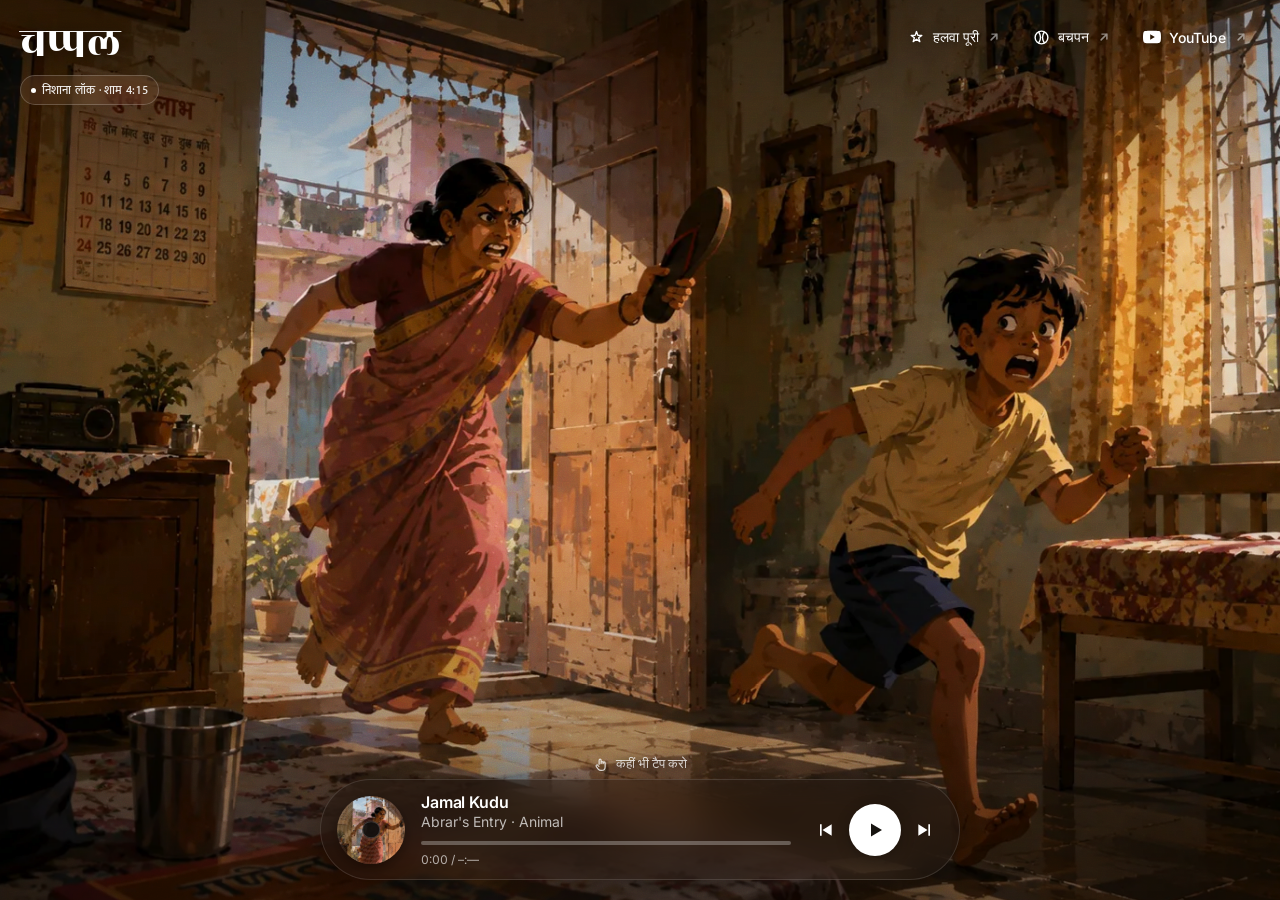
==== chappal-wtf/index.html @ 62d36623 "Three single-scene pages: कंजक, गली क्रिकेट, चप्पल Each page is one painted scene, a song that score" ====
<!DOCTYPE html>
<html lang="hi">
<head>
<meta charset="utf-8">
<meta name="viewport" content="width=device-width, initial-scale=1, viewport-fit=cover">
<title>चप्पल</title>
<meta name="description" content="Duniya ki pehli guided missile. Range unlimited.">
<meta name="application-name" content="चप्पल">
<meta name="theme-color" content="#160a0c">

<link rel="icon" href="favicon.svg" type="image/svg+xml">
<link rel="apple-touch-icon" href="apple-touch-icon.png">
<link rel="manifest" href="site.webmanifest">

<!-- DEPLOY: og:url and og:image must be absolute or no preview card renders
     on WhatsApp, Twitter or iMessage. Change https://chappal.wtf if the
     domain differs — it is the only hard-coded host on the page. -->
<link rel="canonical" href="https://chappal.wtf/">
<meta property="og:type" content="website">
<meta property="og:url" content="https://chappal.wtf/">
<meta property="og:site_name" content="चप्पल">
<meta property="og:locale" content="hi_IN">
<meta property="og:title" content="चप्पल">
<meta property="og:description" content="Duniya ki pehli guided missile. Range unlimited.">
<meta property="og:image" content="https://chappal.wtf/opengraph.jpg">
<meta property="og:image:type" content="image/jpeg">
<meta property="og:image:width" content="1200">
<meta property="og:image:height" content="630">
<meta name="twitter:card" content="summary_large_image">
<meta name="twitter:title" content="चप्पल">
<meta name="twitter:description" content="Duniya ki pehli guided missile. Range unlimited.">
<meta name="twitter:image" content="https://chappal.wtf/opengraph.jpg">

<link rel="preconnect" href="https://fonts.googleapis.com">
<link rel="preconnect" href="https://fonts.gstatic.com" crossorigin>
<link rel="preload" as="image" href="scene.webp" fetchpriority="high">
<link href="https://fonts.googleapis.com/css2?family=Inter:wght@400;500;600&family=Mukta:wght@500&family=Rozha+One&display=swap" rel="stylesheet">
<link rel="stylesheet" href="styles.css">
</head>
<body>

<div class="hero-bg" aria-hidden="true">
  <img class="bg-img" src="scene.webp" alt="" width="1537" height="1023" fetchpriority="high">
  <div class="scrim"></div>
</div>

<div class="grain" aria-hidden="true"></div>
<div class="fx" id="fx" aria-hidden="true"></div>

<header class="brand">
  <h1 class="brand-name">चप्पल</h1>
  <span class="badge"><span class="badge-dot" aria-hidden="true"></span>निशाना लॉक · शाम 4:15</span>
</header>

<div class="links">
  <a class="pill" href="../kanjak-wtf/" aria-label="हलवा पूरी">
    <svg width="17" height="17" viewBox="0 0 24 24" fill="none" stroke="white" stroke-width="1.9" stroke-linecap="round" stroke-linejoin="round" aria-hidden="true"><path d="M12 3.6 13.9 9h5.6l-4.5 3.4 1.7 5.4L12 14.5l-4.7 3.3 1.7-5.4L4.5 9h5.6z"/></svg>
    <span class="pill-label">हलवा पूरी</span>
    <span class="pill-arrow" aria-hidden="true"><svg width="14" height="14" viewBox="0 0 24 24" fill="none" stroke="white" stroke-width="2.5" stroke-linecap="round" stroke-linejoin="round"><path d="M5 12h14M13 6l6 6-6 6"/></svg></span>
  </a>
  <a class="pill" href="../gully-cricket-wtf/" aria-label="बचपन">
    <svg width="17" height="17" viewBox="0 0 24 24" fill="none" stroke="white" stroke-width="2" stroke-linecap="round" aria-hidden="true"><circle cx="12" cy="12" r="9"/><path d="M8.2 4.6c1.6 2.2 2.4 4.7 2.4 7.4s-.8 5.2-2.4 7.4M15.8 4.6c-1.6 2.2-2.4 4.7-2.4 7.4s.8 5.2 2.4 7.4"/></svg>
    <span class="pill-label">बचपन</span>
    <span class="pill-arrow" aria-hidden="true"><svg width="14" height="14" viewBox="0 0 24 24" fill="none" stroke="white" stroke-width="2.5" stroke-linecap="round" stroke-linejoin="round"><path d="M5 12h14M13 6l6 6-6 6"/></svg></span>
  </a>
  <a class="pill" id="yt-link" href="https://www.youtube.com/watch?v=PmdyY38g6Rg" target="_blank" rel="noopener noreferrer" aria-label="Open on YouTube">
    <svg width="18" height="18" viewBox="0 0 24 24" fill="white" aria-hidden="true"><path d="M23.5 6.2a3 3 0 0 0-2.1-2.1C19.5 3.6 12 3.6 12 3.6s-7.5 0-9.4.5A3 3 0 0 0 .5 6.2C0 8.1 0 12 0 12s0 3.9.5 5.8a3 3 0 0 0 2.1 2.1c1.9.5 9.4.5 9.4.5s7.5 0 9.4-.5a3 3 0 0 0 2.1-2.1c.5-1.9.5-5.8.5-5.8s0-3.9-.5-5.8ZM9.6 15.6V8.4l6.2 3.6-6.2 3.6Z"/></svg>
    <span class="pill-label">YouTube</span>
    <span class="pill-arrow" aria-hidden="true">
      <svg width="14" height="14" viewBox="0 0 24 24" fill="none" stroke="white" stroke-width="2.5" stroke-linecap="round" stroke-linejoin="round"><path d="M5 12h14M13 6l6 6-6 6"/></svg>
    </span>
  </a>
</div>

<p class="hint" id="hint" aria-hidden="true">
  <svg width="15" height="15" viewBox="0 0 24 24" fill="none" stroke="currentColor" stroke-width="1.9" stroke-linecap="round" stroke-linejoin="round" aria-hidden="true">
    <path d="M9 11.5V5a1.6 1.6 0 0 1 3.2 0v5.2m0-1.3a1.6 1.6 0 0 1 3.2 0v1.6m0-1a1.6 1.6 0 0 1 3.2 0V16a5.5 5.5 0 0 1-5.5 5.5h-1.2a5.6 5.6 0 0 1-4.4-2.2l-3-4a1.6 1.6 0 0 1 2.5-2l1.6 1.7"/>
  </svg>
  कहीं भी टैप करो
</p>

<section class="player" id="player-card" aria-label="Now playing">
  <div class="disc" id="disc">
    <img id="cover" src="cover-jamal.webp" alt="" width="320" height="320">
    <span class="disc-sheen" aria-hidden="true"></span>
    <span class="disc-hole" aria-hidden="true"></span>
  </div>

  <div class="meta">
    <div class="title" id="track-title">Jamal Kudu</div>
    <div class="artist" id="track-artist">Abrar's Entry · Animal</div>
    <input class="seek" id="seek" type="range" min="0" max="1000" value="0" step="1" aria-label="Seek" style="--progress: 0%;">
    <div class="time"><span id="elapsed">0:00</span> / <span id="duration">–:––</span></div>
  </div>

  <div class="controls">
    <button class="ctl" id="prev" type="button" aria-label="गली क्रिकेट">
      <svg width="20" height="20" viewBox="0 0 24 24" fill="currentColor" aria-hidden="true"><path d="M6 5h2v14H6zM20 5v14l-11-7z"/></svg>
    </button>
    <button class="ctl play" id="play" type="button" aria-label="Play">
      <svg class="i-play" width="24" height="24" viewBox="0 0 24 24" fill="currentColor" aria-hidden="true"><path d="M8 5.5v13l11-6.5z"/></svg>
      <svg class="i-pause" width="24" height="24" viewBox="0 0 24 24" fill="currentColor" aria-hidden="true"><path d="M7 5h3.5v14H7zM13.5 5H17v14h-3.5z"/></svg>
    </button>
    <button class="ctl" id="next" type="button" aria-label="कंजक">
      <svg width="20" height="20" viewBox="0 0 24 24" fill="currentColor" aria-hidden="true"><path d="M16 5h2v14h-2zM4 5l11 7-11 7z"/></svg>
    </button>
  </div>
</section>

<div class="yt-host" aria-hidden="true"><div id="yt-player"></div></div>

<script src="player.js" defer></script>
<script src="app.js" defer></script>
<script src="https://www.youtube.com/iframe_api" defer></script>
</body>
</html>
---- chappal-wtf/styles.css ----
*, *::before, *::after { box-sizing: border-box; }

:root {
  --edge: 20px;
  --shadow-text: 0 1px 6px rgba(0, 0, 0, 0.5);
}

html, body { margin: 0; padding: 0; height: 100%; }

/* Background lives on <html> only. A background on <body> would paint over
   .hero-bg, which sits at a negative z-index. */
html { background: #0b0b0b; }

body {
  font-family: Inter, -apple-system, BlinkMacSystemFont, "Segoe UI", sans-serif;
  color: #fff;
  overflow: hidden;
  -webkit-font-smoothing: antialiased;
}

/* ---------- background ---------- */

.hero-bg {
  position: fixed;
  inset: 0;
  z-index: -10;
  overflow: hidden;
}

/* One still, overscaled so the drift never exposes an edge. The two
   animations use separate CSS properties, so they compose instead of
   overwriting each other, and their durations are deliberately not multiples
   of one another — the combined pattern takes minutes to repeat and never
   reads as a metronome. */
.bg-img {
  position: absolute;
  inset: 0;
  width: 100%;
  height: 100%;
  object-fit: cover;
  object-position: 50% 50%;
  scale: 1.06;
  animation: drift 41s ease-in-out infinite alternate,
             sway 29s ease-in-out infinite alternate;
  will-change: translate, rotate;
}

@keyframes drift {
  from { translate: -0.8% 0.5%; }
  to   { translate: 0.8% -0.5%; }
}

@keyframes sway {
  from { rotate: -0.12deg; }
  to   { rotate: 0.12deg; }
}

/* Top and bottom only, to keep the fixed UI readable. The middle stays clear
   so the artwork reads on its own. */
.scrim {
  position: absolute;
  inset: 0;
  pointer-events: none;
  background: linear-gradient(to bottom,
    rgba(0,0,0,0.38) 0%,
    rgba(0,0,0,0) 26%,
    rgba(0,0,0,0) 58%,
    rgba(0,0,0,0.55) 100%);
}

/* ---------- film grain ---------- */

/* Above the artwork at -10, below the UI. Overlay blending lifts the flat
   painting without washing out the whites in the player. */
.grain {
  position: fixed;
  inset: 0;
  z-index: -5;
  pointer-events: none;
  opacity: 0.4;
  mix-blend-mode: overlay;
  background-image: url("data:image/svg+xml,%3Csvg xmlns='http://www.w3.org/2000/svg' width='200' height='200'%3E%3Cfilter id='n'%3E%3CfeTurbulence type='fractalNoise' baseFrequency='0.8' numOctaves='3' stitchTiles='stitch'/%3E%3C/filter%3E%3Crect width='200' height='200' filter='url(%23n)' opacity='0.5'/%3E%3C/svg%3E");
}

/* ---------- top bar ---------- */

/* Name and status sit in the corner like a shop sign, so nothing is ever
   parked over the face the scene is about. */
.brand {
  position: fixed;
  top: calc(var(--edge) + env(safe-area-inset-top));
  left: var(--edge);
  z-index: 20;
}

/* The wordmark carries the page the way "Deluxe Saloon" carries saloon.wtf:
   large, heavy and in the corner. Mukta is used rather than the serif because
   Devanagari needs real weight to hold at this size against the artwork. */
.brand-name {
  margin: 0;
  font-family: "Rozha One", Mukta, serif;
  font-weight: 400;
  font-size: 46px;
  line-height: 1.05;
  letter-spacing: 0;
  filter: drop-shadow(0 2px 10px rgba(0,0,0,0.6));
}

.badge {
  display: inline-flex;
  align-items: center;
  gap: 6px;
  margin-top: 7px;
  padding: 4px 10px;
  border: 1px solid rgba(255,255,255,0.2);
  border-radius: 999px;
  background: rgba(255,255,255,0.07);
  backdrop-filter: blur(10px) saturate(140%);
  -webkit-backdrop-filter: blur(10px) saturate(140%);
  font-family: Mukta, Inter, sans-serif;
  font-size: 12px;
  font-weight: 500;
  letter-spacing: 0.02em;
  color: rgba(255,255,255,0.9);
  font-variant-numeric: tabular-nums;
}

.badge-dot {
  width: 5px;
  height: 5px;
  border-radius: 999px;
  background: #fff;
  animation: ping 2.6s ease-in-out infinite;
}

@keyframes ping {
  0%, 100% { opacity: 1; }
  50%      { opacity: 0.3; }
}

.links {
  position: fixed;
  top: calc(var(--edge) + env(safe-area-inset-top));
  right: var(--edge);
  z-index: 20;
  display: flex;
  gap: 8px;
  filter: drop-shadow(var(--shadow-text));
}

.pill {
  display: inline-flex;
  align-items: center;
  gap: 8px;
  padding: 8px 12px;
  border-radius: 999px;
  color: #fff;
  font-size: 14px;
  font-weight: 500;
  text-decoration: none;
  transition: opacity 0.2s ease, transform 0.1s ease;
}

.pill:hover { opacity: 0.8; }
.pill:active { transform: scale(0.95); }
.pill-arrow { display: inline-flex; rotate: -45deg; opacity: 0.5; transition: opacity 0.2s ease; }
.pill:hover .pill-arrow { opacity: 0.9; }

/* ---------- player ---------- */

.player {
  position: fixed;
  left: 50%;
  bottom: calc(var(--edge) + env(safe-area-inset-bottom));
  transform: translateX(-50%);
  z-index: 20;
  display: flex;
  align-items: center;
  gap: 16px;
  width: min(640px, calc(100vw - var(--edge) * 2));
  padding: 12px 16px;
  border-radius: 999px;
  background: rgba(28, 24, 22, 0.44);
  backdrop-filter: blur(18px) saturate(140%);
  -webkit-backdrop-filter: blur(18px) saturate(140%);
  border: 1px solid rgba(255, 255, 255, 0.12);
  box-shadow: 0 12px 40px rgba(0, 0, 0, 0.35);
}

.disc {
  position: relative;
  flex: 0 0 auto;
  width: 68px;
  height: 68px;
  border-radius: 999px;
  overflow: hidden;
  box-shadow: 0 4px 16px rgba(0,0,0,0.45), inset 0 0 0 1px rgba(255,255,255,0.14);
  animation: spin 7s linear infinite;
  animation-play-state: paused;
}

.player.is-playing .disc { animation-play-state: running; }

.disc img { display: block; width: 100%; height: 100%; object-fit: cover; }

.disc-sheen {
  position: absolute;
  inset: 0;
  border-radius: 999px;
  background:
    repeating-radial-gradient(circle at 50% 50%, rgba(255,255,255,0.05) 0 2px, rgba(0,0,0,0.05) 2px 4px),
    linear-gradient(115deg, rgba(255,255,255,0.22) 0%, rgba(255,255,255,0) 38%, rgba(255,255,255,0) 62%, rgba(255,255,255,0.14) 100%);
  mix-blend-mode: screen;
  pointer-events: none;
}

.disc-hole {
  position: absolute;
  top: 50%;
  left: 50%;
  width: 26%;
  height: 26%;
  transform: translate(-50%, -50%);
  border-radius: 999px;
  background: rgba(18,16,15,0.92);
  box-shadow: inset 0 0 0 1px rgba(255,255,255,0.18), 0 0 0 3px rgba(255,255,255,0.06);
}

@keyframes spin { to { rotate: 360deg; } }

.meta { flex: 1 1 auto; min-width: 0; }

.title, .artist {
  overflow: hidden;
  text-overflow: ellipsis;
  white-space: nowrap;
}

.title { font-size: 16px; font-weight: 600; letter-spacing: -0.01em; }
.artist { margin-top: 1px; font-size: 14px; color: rgba(255,255,255,0.7); }

.seek {
  -webkit-appearance: none;
  appearance: none;
  display: block;
  width: 100%;
  height: 14px;
  margin: 6px 0 0;
  background: transparent;
  cursor: pointer;
}

.seek::-webkit-slider-runnable-track {
  height: 4px;
  border-radius: 999px;
  background: linear-gradient(to right, #fff var(--progress, 0%), rgba(255,255,255,0.28) var(--progress, 0%));
}

.seek::-moz-range-track {
  height: 4px;
  border-radius: 999px;
  background: linear-gradient(to right, #fff var(--progress, 0%), rgba(255,255,255,0.28) var(--progress, 0%));
}

/* The thumb only appears on hover, so the resting state is a clean hairline. */
.seek::-webkit-slider-thumb {
  -webkit-appearance: none;
  width: 12px;
  height: 12px;
  margin-top: -4px;
  border: 0;
  border-radius: 999px;
  background: #fff;
  opacity: 0;
  transition: opacity 0.15s ease;
}

.seek::-moz-range-thumb {
  width: 12px;
  height: 12px;
  border: 0;
  border-radius: 999px;
  background: #fff;
  opacity: 0;
  transition: opacity 0.15s ease;
}

.player:hover .seek::-webkit-slider-thumb,
.seek:focus-visible::-webkit-slider-thumb { opacity: 1; }
.player:hover .seek::-moz-range-thumb,
.seek:focus-visible::-moz-range-thumb { opacity: 1; }

.time {
  margin-top: 2px;
  font-size: 12px;
  color: rgba(255,255,255,0.65);
  font-variant-numeric: tabular-nums;
}

.controls { flex: 0 0 auto; display: flex; align-items: center; gap: 6px; }

.ctl {
  display: inline-flex;
  align-items: center;
  justify-content: center;
  width: 36px;
  height: 36px;
  padding: 0;
  border: 0;
  border-radius: 999px;
  background: transparent;
  color: #fff;
  cursor: pointer;
  transition: opacity 0.2s ease, transform 0.1s ease, background 0.2s ease;
}

.ctl:hover { background: rgba(255,255,255,0.12); }
.ctl:active { transform: scale(0.92); }

.ctl.play {
  width: 52px;
  height: 52px;
  background: #fff;
  color: #16130f;
  box-shadow: 0 4px 14px rgba(0,0,0,0.28);
}

.ctl.play:hover { background: #fff; opacity: 0.9; }

.ctl.play .i-pause { display: none; }
.player.is-playing .ctl.play .i-play { display: none; }
.player.is-playing .ctl.play .i-pause { display: block; }

:focus-visible { outline: 2px solid #fff; outline-offset: 3px; }

/* ---------- hidden youtube host ---------- */

.yt-host {
  position: fixed;
  width: 1px;
  height: 1px;
  bottom: 0;
  left: 0;
  opacity: 0;
  pointer-events: none;
  overflow: hidden;
}

@media (prefers-reduced-motion: reduce) {
  .disc, .bg-img, .badge-dot { animation: none !important; }
}

/* ---------- mobile ---------- */

@media (max-width: 767px) {
  :root { --edge: 16px; }

  .brand-name { font-size: 36px; }
  .pill { padding: 10px; }
  .pill-label, .pill-arrow { display: none; }

  .player { gap: 12px; padding: 10px 12px; }
  .disc { width: 60px; height: 60px; }
  .title { font-size: 15px; }
  .artist { font-size: 13px; }
  .ctl { width: 32px; height: 32px; }
  .ctl.play { width: 48px; height: 48px; }
  .seek::-webkit-slider-thumb { opacity: 1; }
  .seek::-moz-range-thumb { opacity: 1; }
}

@media (max-width: 400px) {
  .controls { gap: 2px; }
  .ctl { width: 30px; height: 30px; }
}

/* ---------- click effects ---------- */

.fx {
  position: fixed;
  inset: 0;
  z-index: 15;
  pointer-events: none;
  overflow: hidden;
}

/* Caption-sized, not meme-sized: it should read as a subtitle burned into the
   frame, so it stays small, tight and white rather than shouting. */
.fx-word {
  position: absolute;
  font-family: Mukta, Inter, sans-serif;
  font-size: clamp(16px, 1.8vw, 21px);
  font-weight: 800;
  letter-spacing: 0.02em;
  color: #fff;
  white-space: nowrap;
  text-shadow: 0 2px 14px rgba(0,0,0,0.75);
  animation: word-in 1.5s cubic-bezier(0.16, 1, 0.3, 1) forwards;
}

@keyframes word-in {
  0%   { opacity: 0; translate: 0 8px; }
  12%  { opacity: 1; translate: 0 0; }
  70%  { opacity: 1; }
  100% { opacity: 0; translate: 0 -14px; }
}

/* It always flies across the frame, never away from you. That is the joke. */
.fx-chappal {
  position: absolute;
  width: 34px;
  height: auto;
  filter: drop-shadow(0 6px 14px rgba(0,0,0,0.55));
  animation: fling 0.85s cubic-bezier(0.22, 0.9, 0.3, 1) forwards;
}

@keyframes fling {
  0%   { translate: 0 0; rotate: 0deg; scale: 0.7; opacity: 0; }
  10%  { opacity: 1; }
  75%  { opacity: 1; }
  100% { translate: var(--dx, 50vw) var(--dy, -25vh); rotate: var(--spin, 720deg); scale: 1.1; opacity: 0; }
}

/* Camera flinch, not an earthquake — the scene moves, the UI does not. */
body.is-jolted .hero-bg { animation: jolt 0.4s cubic-bezier(0.36, 0.07, 0.19, 0.97); }

@keyframes jolt {
  0%, 100% { translate: 0 0; }
  20%      { translate: -5px 3px; }
  45%      { translate: 4px -3px; }
  70%      { translate: -2px 1px; }
}

@media (prefers-reduced-motion: reduce) {
  body.is-jolted .hero-bg { animation: none; }
}

/* ---------- this page's wordmark and hint ---------- */


/* Nothing else announces that the scene is interactive, so this does — then
   gets out of the way for good the moment it has been understood. */
.hint {
  position: fixed;
  left: 50%;
  bottom: calc(var(--edge) + 108px + env(safe-area-inset-bottom));
  translate: -50% 0;
  z-index: 20;
  display: inline-flex;
  align-items: center;
  gap: 7px;
  margin: 0;
  white-space: nowrap;
  font-size: 12.5px;
  font-weight: 500;
  color: rgba(255,255,255,0.82);
  text-shadow: 0 1px 8px rgba(0,0,0,0.7);
  pointer-events: none;
  opacity: 0;
  animation: hint-in 0.7s ease-out 1.4s forwards;
}

.hint svg { animation: hint-tap 2.6s ease-in-out 2.1s infinite; }

@keyframes hint-in {
  to { opacity: 1; }
}

/* A small press, not a bounce. */
@keyframes hint-tap {
  0%, 62%, 100% { translate: 0 0; }
  70%           { translate: 0 3px; }
  78%           { translate: 0 0; }
}

.hint.is-gone {
  opacity: 0;
  animation: none;
  transition: opacity 0.45s ease;
}

@media (max-width: 767px) {
  .hint { bottom: calc(var(--edge) + 96px + env(safe-area-inset-bottom)); }
}

@media (prefers-reduced-motion: reduce) {
  .hint { animation: none; opacity: 1; }
  .hint svg { animation: none; }
}
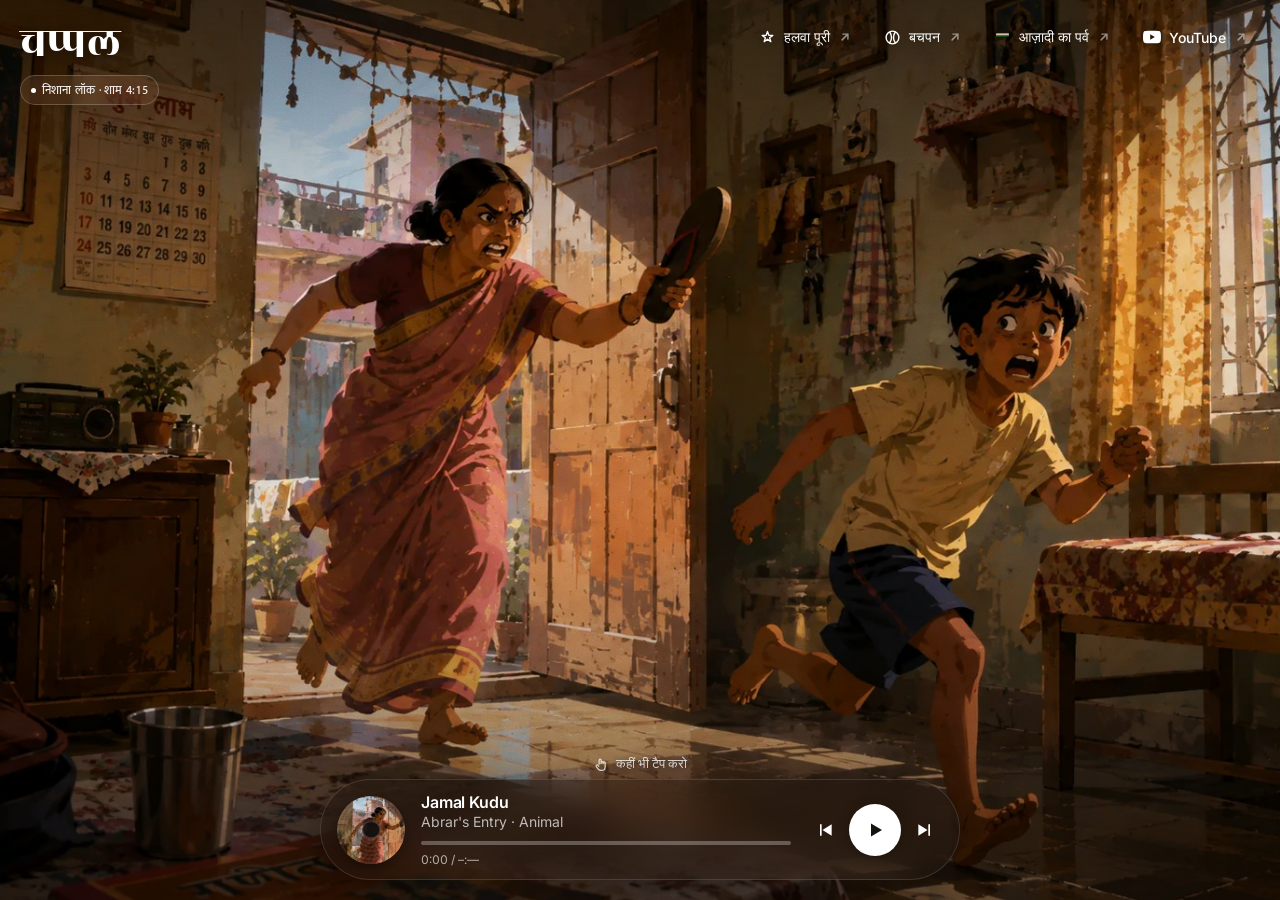
==== commit 2962f3fc: "Fourth single-scene page: स्वतंत्रता दिवस 15 August in the gali — the tiranga up, laddoos going roun" ====
--- a/chappal-wtf/index.html
+++ b/chappal-wtf/index.html
@@ -1,116 +1,295 @@
-<!DOCTYPE html>
+<!doctype html>
 <html lang="hi">
-<head>
-<meta charset="utf-8">
-<meta name="viewport" content="width=device-width, initial-scale=1, viewport-fit=cover">
-<title>चप्पल</title>
-<meta name="description" content="Duniya ki pehli guided missile. Range unlimited.">
-<meta name="application-name" content="चप्पल">
-<meta name="theme-color" content="#160a0c">
-
-<link rel="icon" href="favicon.svg" type="image/svg+xml">
-<link rel="apple-touch-icon" href="apple-touch-icon.png">
-<link rel="manifest" href="site.webmanifest">
-
-<!-- DEPLOY: og:url and og:image must be absolute or no preview card renders
-     on WhatsApp, Twitter or iMessage. Change https://chappal.wtf if the
-     domain differs — it is the only hard-coded host on the page. -->
-<link rel="canonical" href="https://chappal.wtf/">
-<meta property="og:type" content="website">
-<meta property="og:url" content="https://chappal.wtf/">
-<meta property="og:site_name" content="चप्पल">
-<meta property="og:locale" content="hi_IN">
-<meta property="og:title" content="चप्पल">
-<meta property="og:description" content="Duniya ki pehli guided missile. Range unlimited.">
-<meta property="og:image" content="https://chappal.wtf/opengraph.jpg">
-<meta property="og:image:type" content="image/jpeg">
-<meta property="og:image:width" content="1200">
-<meta property="og:image:height" content="630">
-<meta name="twitter:card" content="summary_large_image">
-<meta name="twitter:title" content="चप्पल">
-<meta name="twitter:description" content="Duniya ki pehli guided missile. Range unlimited.">
-<meta name="twitter:image" content="https://chappal.wtf/opengraph.jpg">
-
-<link rel="preconnect" href="https://fonts.googleapis.com">
-<link rel="preconnect" href="https://fonts.gstatic.com" crossorigin>
-<link rel="preload" as="image" href="scene.webp" fetchpriority="high">
-<link href="https://fonts.googleapis.com/css2?family=Inter:wght@400;500;600&family=Mukta:wght@500&family=Rozha+One&display=swap" rel="stylesheet">
-<link rel="stylesheet" href="styles.css">
-</head>
-<body>
-
-<div class="hero-bg" aria-hidden="true">
-  <img class="bg-img" src="scene.webp" alt="" width="1537" height="1023" fetchpriority="high">
-  <div class="scrim"></div>
-</div>
-
-<div class="grain" aria-hidden="true"></div>
-<div class="fx" id="fx" aria-hidden="true"></div>
-
-<header class="brand">
-  <h1 class="brand-name">चप्पल</h1>
-  <span class="badge"><span class="badge-dot" aria-hidden="true"></span>निशाना लॉक · शाम 4:15</span>
-</header>
-
-<div class="links">
-  <a class="pill" href="../kanjak-wtf/" aria-label="हलवा पूरी">
-    <svg width="17" height="17" viewBox="0 0 24 24" fill="none" stroke="white" stroke-width="1.9" stroke-linecap="round" stroke-linejoin="round" aria-hidden="true"><path d="M12 3.6 13.9 9h5.6l-4.5 3.4 1.7 5.4L12 14.5l-4.7 3.3 1.7-5.4L4.5 9h5.6z"/></svg>
-    <span class="pill-label">हलवा पूरी</span>
-    <span class="pill-arrow" aria-hidden="true"><svg width="14" height="14" viewBox="0 0 24 24" fill="none" stroke="white" stroke-width="2.5" stroke-linecap="round" stroke-linejoin="round"><path d="M5 12h14M13 6l6 6-6 6"/></svg></span>
-  </a>
-  <a class="pill" href="../gully-cricket-wtf/" aria-label="बचपन">
-    <svg width="17" height="17" viewBox="0 0 24 24" fill="none" stroke="white" stroke-width="2" stroke-linecap="round" aria-hidden="true"><circle cx="12" cy="12" r="9"/><path d="M8.2 4.6c1.6 2.2 2.4 4.7 2.4 7.4s-.8 5.2-2.4 7.4M15.8 4.6c-1.6 2.2-2.4 4.7-2.4 7.4s.8 5.2 2.4 7.4"/></svg>
-    <span class="pill-label">बचपन</span>
-    <span class="pill-arrow" aria-hidden="true"><svg width="14" height="14" viewBox="0 0 24 24" fill="none" stroke="white" stroke-width="2.5" stroke-linecap="round" stroke-linejoin="round"><path d="M5 12h14M13 6l6 6-6 6"/></svg></span>
-  </a>
-  <a class="pill" id="yt-link" href="https://www.youtube.com/watch?v=PmdyY38g6Rg" target="_blank" rel="noopener noreferrer" aria-label="Open on YouTube">
-    <svg width="18" height="18" viewBox="0 0 24 24" fill="white" aria-hidden="true"><path d="M23.5 6.2a3 3 0 0 0-2.1-2.1C19.5 3.6 12 3.6 12 3.6s-7.5 0-9.4.5A3 3 0 0 0 .5 6.2C0 8.1 0 12 0 12s0 3.9.5 5.8a3 3 0 0 0 2.1 2.1c1.9.5 9.4.5 9.4.5s7.5 0 9.4-.5a3 3 0 0 0 2.1-2.1c.5-1.9.5-5.8.5-5.8s0-3.9-.5-5.8ZM9.6 15.6V8.4l6.2 3.6-6.2 3.6Z"/></svg>
-    <span class="pill-label">YouTube</span>
-    <span class="pill-arrow" aria-hidden="true">
-      <svg width="14" height="14" viewBox="0 0 24 24" fill="none" stroke="white" stroke-width="2.5" stroke-linecap="round" stroke-linejoin="round"><path d="M5 12h14M13 6l6 6-6 6"/></svg>
-    </span>
-  </a>
-</div>
-
-<p class="hint" id="hint" aria-hidden="true">
-  <svg width="15" height="15" viewBox="0 0 24 24" fill="none" stroke="currentColor" stroke-width="1.9" stroke-linecap="round" stroke-linejoin="round" aria-hidden="true">
-    <path d="M9 11.5V5a1.6 1.6 0 0 1 3.2 0v5.2m0-1.3a1.6 1.6 0 0 1 3.2 0v1.6m0-1a1.6 1.6 0 0 1 3.2 0V16a5.5 5.5 0 0 1-5.5 5.5h-1.2a5.6 5.6 0 0 1-4.4-2.2l-3-4a1.6 1.6 0 0 1 2.5-2l1.6 1.7"/>
-  </svg>
-  कहीं भी टैप करो
-</p>
-
-<section class="player" id="player-card" aria-label="Now playing">
-  <div class="disc" id="disc">
-    <img id="cover" src="cover-jamal.webp" alt="" width="320" height="320">
-    <span class="disc-sheen" aria-hidden="true"></span>
-    <span class="disc-hole" aria-hidden="true"></span>
-  </div>
-
-  <div class="meta">
-    <div class="title" id="track-title">Jamal Kudu</div>
-    <div class="artist" id="track-artist">Abrar's Entry · Animal</div>
-    <input class="seek" id="seek" type="range" min="0" max="1000" value="0" step="1" aria-label="Seek" style="--progress: 0%;">
-    <div class="time"><span id="elapsed">0:00</span> / <span id="duration">–:––</span></div>
-  </div>
-
-  <div class="controls">
-    <button class="ctl" id="prev" type="button" aria-label="गली क्रिकेट">
-      <svg width="20" height="20" viewBox="0 0 24 24" fill="currentColor" aria-hidden="true"><path d="M6 5h2v14H6zM20 5v14l-11-7z"/></svg>
-    </button>
-    <button class="ctl play" id="play" type="button" aria-label="Play">
-      <svg class="i-play" width="24" height="24" viewBox="0 0 24 24" fill="currentColor" aria-hidden="true"><path d="M8 5.5v13l11-6.5z"/></svg>
-      <svg class="i-pause" width="24" height="24" viewBox="0 0 24 24" fill="currentColor" aria-hidden="true"><path d="M7 5h3.5v14H7zM13.5 5H17v14h-3.5z"/></svg>
-    </button>
-    <button class="ctl" id="next" type="button" aria-label="कंजक">
-      <svg width="20" height="20" viewBox="0 0 24 24" fill="currentColor" aria-hidden="true"><path d="M16 5h2v14h-2zM4 5l11 7-11 7z"/></svg>
-    </button>
-  </div>
-</section>
-
-<div class="yt-host" aria-hidden="true"><div id="yt-player"></div></div>
-
-<script src="player.js" defer></script>
-<script src="app.js" defer></script>
-<script src="https://www.youtube.com/iframe_api" defer></script>
-</body>
+  <head>
+    <meta charset="utf-8" />
+    <meta
+      name="viewport"
+      content="width=device-width, initial-scale=1, viewport-fit=cover"
+    />
+    <title>चप्पल</title>
+    <meta
+      name="description"
+      content="Duniya ki pehli guided missile. Range unlimited."
+    />
+    <meta name="application-name" content="चप्पल" />
+    <meta name="theme-color" content="#160a0c" />
+
+    <link rel="icon" href="favicon.svg" type="image/svg+xml" />
+    <link rel="apple-touch-icon" href="apple-touch-icon.png" />
+    <link rel="manifest" href="site.webmanifest" />
+
+    <!-- DEPLOY: og:url and og:image must be absolute or no preview card renders
+     on WhatsApp, Twitter or iMessage. Change https://chappal-wtf.vercel.app if the
+     domain changes — it is the only hard-coded host on the page. -->
+    <link rel="canonical" href="https://chappal-wtf.vercel.app" />
+    <meta property="og:type" content="website" />
+    <meta property="og:url" content="https://chappal-wtf.vercel.app/" />
+    <meta property="og:site_name" content="चप्पल" />
+    <meta property="og:locale" content="hi_IN" />
+    <meta property="og:title" content="चप्पल" />
+    <meta
+      property="og:description"
+      content="Duniya ki pehli guided missile. Range unlimited."
+    />
+    <meta
+      property="og:image"
+      content="https://chappal-wtf.vercel.app/opengraph.jpg"
+    />
+    <meta property="og:image:type" content="image/jpeg" />
+    <meta property="og:image:width" content="1200" />
+    <meta property="og:image:height" content="630" />
+    <meta name="twitter:card" content="summary_large_image" />
+    <meta name="twitter:title" content="चप्पल" />
+    <meta
+      name="twitter:description"
+      content="Duniya ki pehli guided missile. Range unlimited."
+    />
+    <meta
+      name="twitter:image"
+      content="https://chappal-wtf.vercel.app/opengraph.jpg"
+    />
+
+    <link rel="preconnect" href="https://fonts.googleapis.com" />
+    <link rel="preconnect" href="https://fonts.gstatic.com" crossorigin />
+    <link rel="preload" as="image" href="scene.webp" fetchpriority="high" />
+    <link
+      href="https://fonts.googleapis.com/css2?family=Inter:wght@400;500;600&family=Mukta:wght@500&family=Rozha+One&display=swap"
+      rel="stylesheet"
+    />
+    <link rel="stylesheet" href="styles.css" />
+  </head>
+  <body>
+    <div class="hero-bg" aria-hidden="true">
+      <img
+        class="bg-img"
+        src="scene.webp"
+        alt=""
+        width="1537"
+        height="1023"
+        fetchpriority="high"
+      />
+      <div class="scrim"></div>
+    </div>
+
+    <div class="grain" aria-hidden="true"></div>
+    <div class="fx" id="fx" aria-hidden="true"></div>
+
+    <header class="brand">
+      <h1 class="brand-name">चप्पल</h1>
+      <span class="badge"
+        ><span class="badge-dot" aria-hidden="true"></span>निशाना लॉक · शाम
+        4:15</span
+      >
+    </header>
+
+    <div class="links">
+      <a class="pill" href="https://kanjak.vercel.app/" aria-label="हलवा पूरी">
+        <svg
+          width="17"
+          height="17"
+          viewBox="0 0 24 24"
+          fill="none"
+          stroke="white"
+          stroke-width="1.9"
+          stroke-linecap="round"
+          stroke-linejoin="round"
+          aria-hidden="true"
+        >
+          <path
+            d="M12 3.6 13.9 9h5.6l-4.5 3.4 1.7 5.4L12 14.5l-4.7 3.3 1.7-5.4L4.5 9h5.6z"
+          />
+        </svg>
+        <span class="pill-label">हलवा पूरी</span>
+        <span class="pill-arrow" aria-hidden="true"
+          ><svg
+            width="14"
+            height="14"
+            viewBox="0 0 24 24"
+            fill="none"
+            stroke="white"
+            stroke-width="2.5"
+            stroke-linecap="round"
+            stroke-linejoin="round"
+          >
+            <path d="M5 12h14M13 6l6 6-6 6" /></svg
+        ></span>
+      </a>
+      <a class="pill" href="https://gullycricket-wtf.vercel.app/" aria-label="बचपन">
+        <svg
+          width="17"
+          height="17"
+          viewBox="0 0 24 24"
+          fill="none"
+          stroke="white"
+          stroke-width="2"
+          stroke-linecap="round"
+          aria-hidden="true"
+        >
+          <circle cx="12" cy="12" r="9" />
+          <path
+            d="M8.2 4.6c1.6 2.2 2.4 4.7 2.4 7.4s-.8 5.2-2.4 7.4M15.8 4.6c-1.6 2.2-2.4 4.7-2.4 7.4s.8 5.2 2.4 7.4"
+          />
+        </svg>
+        <span class="pill-label">बचपन</span>
+        <span class="pill-arrow" aria-hidden="true"
+          ><svg
+            width="14"
+            height="14"
+            viewBox="0 0 24 24"
+            fill="none"
+            stroke="white"
+            stroke-width="2.5"
+            stroke-linecap="round"
+            stroke-linejoin="round"
+          >
+            <path d="M5 12h14M13 6l6 6-6 6" /></svg
+        ></span>
+      </a>
+      <a class="pill" href="https://swatantratadiwas.vercel.app/" aria-label="आज़ादी का पर्व">
+        <svg width="17" height="17" viewBox="0 0 64 64" xmlns="http://www.w3.org/2000/svg" aria-hidden="true"><rect x="8" y="16" width="48" height="4" fill="#FF9933"/><rect x="8" y="20" width="48" height="4" fill="#FFFFFF"/><rect x="8" y="24" width="48" height="4" fill="#138808"/></svg>
+        <span class="pill-label">आज़ादी का पर्व</span>
+        <span class="pill-arrow" aria-hidden="true"><svg width="14" height="14" viewBox="0 0 24 24" fill="none" stroke="white" stroke-width="2.5" stroke-linecap="round" stroke-linejoin="round"><path d="M5 12h14M13 6l6 6-6 6"/></svg></span>
+      </a>
+      <a
+        class="pill"
+        id="yt-link"
+        href="https://www.youtube.com/watch?v=PmdyY38g6Rg"
+        target="_blank"
+        rel="noopener noreferrer"
+        aria-label="Open on YouTube"
+      >
+        <svg
+          width="18"
+          height="18"
+          viewBox="0 0 24 24"
+          fill="white"
+          aria-hidden="true"
+        >
+          <path
+            d="M23.5 6.2a3 3 0 0 0-2.1-2.1C19.5 3.6 12 3.6 12 3.6s-7.5 0-9.4.5A3 3 0 0 0 .5 6.2C0 8.1 0 12 0 12s0 3.9.5 5.8a3 3 0 0 0 2.1 2.1c1.9.5 9.4.5 9.4.5s7.5 0 9.4-.5a3 3 0 0 0 2.1-2.1c.5-1.9.5-5.8.5-5.8s0-3.9-.5-5.8ZM9.6 15.6V8.4l6.2 3.6-6.2 3.6Z"
+          />
+        </svg>
+        <span class="pill-label">YouTube</span>
+        <span class="pill-arrow" aria-hidden="true">
+          <svg
+            width="14"
+            height="14"
+            viewBox="0 0 24 24"
+            fill="none"
+            stroke="white"
+            stroke-width="2.5"
+            stroke-linecap="round"
+            stroke-linejoin="round"
+          >
+            <path d="M5 12h14M13 6l6 6-6 6" />
+          </svg>
+        </span>
+      </a>
+    </div>
+
+    <p class="hint" id="hint" aria-hidden="true">
+      <svg
+        width="15"
+        height="15"
+        viewBox="0 0 24 24"
+        fill="none"
+        stroke="currentColor"
+        stroke-width="1.9"
+        stroke-linecap="round"
+        stroke-linejoin="round"
+        aria-hidden="true"
+      >
+        <path
+          d="M9 11.5V5a1.6 1.6 0 0 1 3.2 0v5.2m0-1.3a1.6 1.6 0 0 1 3.2 0v1.6m0-1a1.6 1.6 0 0 1 3.2 0V16a5.5 5.5 0 0 1-5.5 5.5h-1.2a5.6 5.6 0 0 1-4.4-2.2l-3-4a1.6 1.6 0 0 1 2.5-2l1.6 1.7"
+        />
+      </svg>
+      कहीं भी टैप करो
+    </p>
+
+    <section class="player" id="player-card" aria-label="Now playing">
+      <div class="disc" id="disc">
+        <img
+          id="cover"
+          src="cover-jamal.webp"
+          alt=""
+          width="320"
+          height="320"
+        />
+        <span class="disc-sheen" aria-hidden="true"></span>
+        <span class="disc-hole" aria-hidden="true"></span>
+      </div>
+
+      <div class="meta">
+        <div class="title" id="track-title">Jamal Kudu</div>
+        <div class="artist" id="track-artist">Abrar's Entry · Animal</div>
+        <input
+          class="seek"
+          id="seek"
+          type="range"
+          min="0"
+          max="1000"
+          value="0"
+          step="1"
+          aria-label="Seek"
+          style="--progress: 0%"
+        />
+        <div class="time">
+          <span id="elapsed">0:00</span> / <span id="duration">–:––</span>
+        </div>
+      </div>
+
+      <div class="controls">
+        <button class="ctl" id="prev" type="button" aria-label="गली क्रिकेट">
+          <svg
+            width="20"
+            height="20"
+            viewBox="0 0 24 24"
+            fill="currentColor"
+            aria-hidden="true"
+          >
+            <path d="M6 5h2v14H6zM20 5v14l-11-7z" />
+          </svg>
+        </button>
+        <button class="ctl play" id="play" type="button" aria-label="Play">
+          <svg
+            class="i-play"
+            width="24"
+            height="24"
+            viewBox="0 0 24 24"
+            fill="currentColor"
+            aria-hidden="true"
+          >
+            <path d="M8 5.5v13l11-6.5z" />
+          </svg>
+          <svg
+            class="i-pause"
+            width="24"
+            height="24"
+            viewBox="0 0 24 24"
+            fill="currentColor"
+            aria-hidden="true"
+          >
+            <path d="M7 5h3.5v14H7zM13.5 5H17v14h-3.5z" />
+          </svg>
+        </button>
+        <button class="ctl" id="next" type="button" aria-label="स्वतंत्रता दिवस">
+          <svg
+            width="20"
+            height="20"
+            viewBox="0 0 24 24"
+            fill="currentColor"
+            aria-hidden="true"
+          >
+            <path d="M16 5h2v14h-2zM4 5l11 7-11 7z" />
+          </svg>
+        </button>
+      </div>
+    </section>
+
+    <div class="yt-host" aria-hidden="true"><div id="yt-player"></div></div>
+
+    <script src="player.js" defer></script>
+    <script src="app.js" defer></script>
+    <script src="https://www.youtube.com/iframe_api" defer></script>
+  </body>
 </html>
